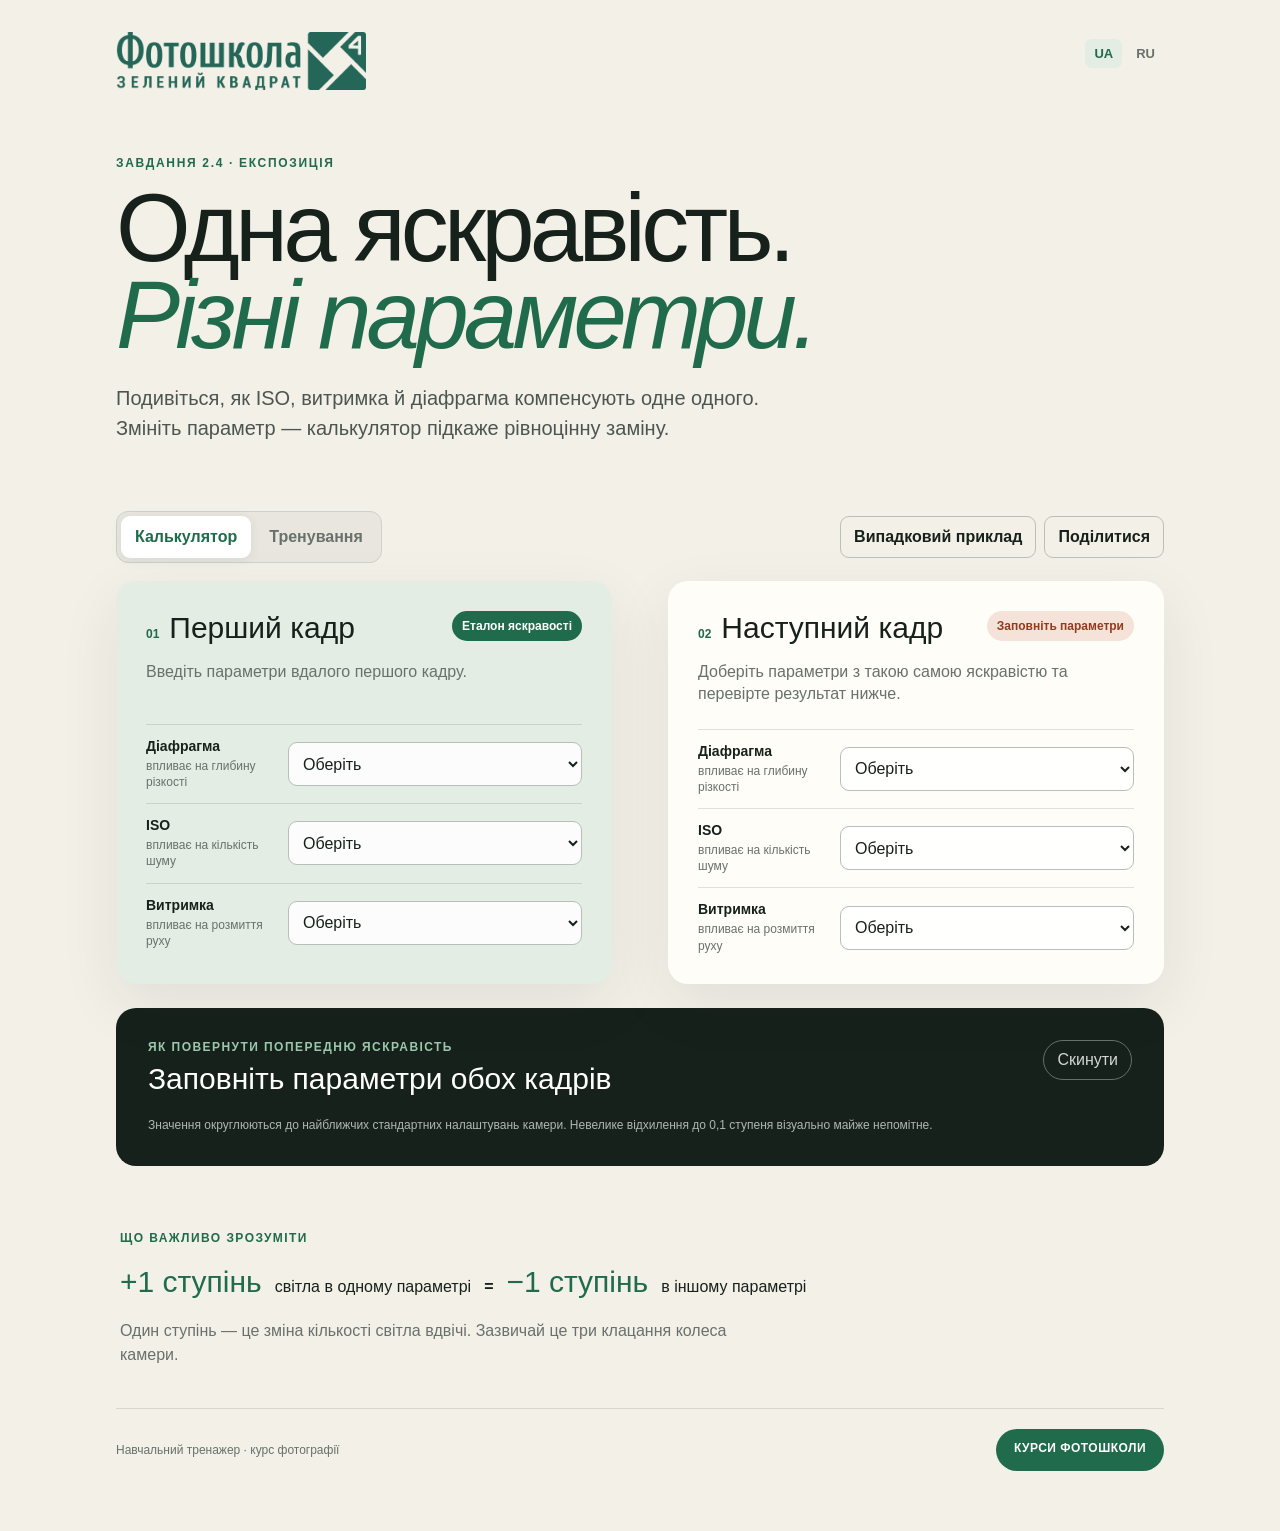
==== uk/index.html @ 0481c281 "Initial commit" ====
<!doctype html>
<html lang="uk">
  <head>
    <meta charset="utf-8" />
    <meta name="viewport" content="width=device-width, initial-scale=1" />
    <title>Тренажер експозиції: діафрагма, ISO та витримка</title>
    <meta
      name="description"
      content="Інтерактивний тренажер експозиції: доберіть рівноцінні поєднання діафрагми, ISO та витримки з однаковою яскравістю."
    />
    <meta name="robots" content="index,follow" />
    <link rel="canonical" href="https://green4.photo/exposure-triangle-trainer/uk/" />
    <link rel="alternate" hreflang="ru" href="https://green4.photo/exposure-triangle-trainer/" />
    <link rel="alternate" hreflang="uk" href="https://green4.photo/exposure-triangle-trainer/uk/" />
    <link rel="alternate" hreflang="x-default" href="https://green4.photo/exposure-triangle-trainer/" />
    <link rel="icon" href="../assets/images/logo.png" type="image/png" />
    <link rel="stylesheet" href="../assets/css/style.css" />

    <meta property="og:type" content="website" />
    <meta property="og:title" content="Тренажер експозиції: діафрагма, ISO та витримка" />
    <meta property="og:description" content="Доберіть рівноцінні поєднання діафрагми, ISO та витримки з однаковою яскравістю." />
    <meta property="og:url" content="https://green4.photo/exposure-triangle-trainer/uk/" />
    <meta property="og:image" content="https://green4.photo/exposure-triangle-trainer/assets/images/logo.png" />
    <meta property="og:image:width" content="1200" />
    <meta property="og:image:height" content="279" />
    <meta property="og:image:alt" content="Фотошкола «Зелений квадрат»" />
    <meta property="og:locale" content="uk_UA" />
    <meta property="og:locale:alternate" content="ru_UA" />
    <meta property="og:site_name" content="Фотошкола «Зелений квадрат»" />
    <meta name="twitter:card" content="summary" />
    <meta name="twitter:title" content="Тренажер експозиції: діафрагма, ISO та витримка" />
    <meta name="twitter:description" content="Доберіть рівноцінні поєднання діафрагми, ISO та витримки з однаковою яскравістю." />
    <meta name="twitter:image" content="https://green4.photo/exposure-triangle-trainer/assets/images/logo.png" />

    <script type="application/ld+json">
      {
        "@context": "https://schema.org",
        "@type": "WebApplication",
        "name": "Тренажер експозиції: діафрагма, ISO та витримка",
        "description": "Інтерактивний тренажер експозиції: доберіть рівноцінні поєднання діафрагми, ISO та витримки з однаковою яскравістю.",
        "url": "https://green4.photo/exposure-triangle-trainer/uk/",
        "image": "https://green4.photo/exposure-triangle-trainer/assets/images/logo.png",
        "applicationCategory": "EducationalApplication",
        "browserRequirements": "Requires JavaScript",
        "operatingSystem": "Any",
        "inLanguage": "uk",
        "isAccessibleForFree": true
      }
    </script>
  </head>
  <body>
    <noscript>
      <p class="noscript">Для роботи тренажера потрібен JavaScript. Увімкніть його в налаштуваннях браузера та перезавантажте сторінку.</p>
    </noscript>
    <main>
      <header class="hero">
        <div class="topbar">
          <a class="brand" href="https://green4.photo/uk/" aria-label="Фотошкола «Зелений квадрат»">
            <img
              src="../assets/images/logo.png"
              width="1200"
              height="279"
              alt="Фотошкола «Зелений квадрат»"
            />
          </a>
          <nav class="languages" aria-label="Вибір мови">
            <a class="active" href="./" hreflang="uk" lang="uk" aria-current="page">UA</a>
            <a href="../" hreflang="ru" lang="ru">RU</a>
          </nav>
        </div>
        <div class="eyebrow">Завдання 2.4 · Експозиція</div>
        <h1>Одна яскравість.<br /><em>Різні параметри.</em></h1>
        <p class="lead">
          Подивіться, як ISO, витримка й діафрагма компенсують одне одного.
          Змініть параметр — калькулятор підкаже рівноцінну заміну.
        </p>
      </header>

      <section class="tool-panel" aria-label="Режим і дії">
        <div class="mode-switch" role="group" aria-label="Режим роботи">
          <button class="mode-button" id="mode-calculator" type="button" aria-pressed="true">Калькулятор</button>
          <button class="mode-button" id="mode-training" type="button" aria-pressed="false">Тренування</button>
        </div>
        <div class="utility-actions">
          <button class="utility-button" id="random" type="button">Випадковий приклад</button>
          <div class="share-wrap">
            <button class="utility-button" id="share" type="button">Поділитися</button>
            <span class="share-status" id="share-status" role="status" hidden></span>
          </div>
        </div>
      </section>

      <section class="training-brief" id="training-brief" aria-labelledby="training-title" hidden>
        <div>
          <strong id="training-title">Завдання</strong>
          <p id="training-instruction"></p>
        </div>
        <div class="score" aria-label="Результат тренування">
          <span><strong id="score-total">0</strong><small>розв’язано</small></span>
          <span><strong id="score-streak">0</strong><small>серія</small></span>
        </div>
      </section>

      <section class="workspace" aria-label="Порівняння параметрів двох кадрів">
        <article class="card ref" aria-labelledby="reference-title">
          <div class="head">
            <div><span class="num">01</span><h2 id="reference-title">Перший кадр</h2></div>
            <span class="status refstatus">Еталон яскравості</span>
          </div>
          <p id="reference-description">Введіть параметри вдалого першого кадру.</p>
          <div class="fields" id="ref"></div>
        </article>
        <div class="bridge" aria-hidden="true"></div>
        <article class="card" aria-labelledby="next-title">
          <div class="head">
            <div><span class="num">02</span><h2 id="next-title">Наступний кадр</h2></div>
            <span class="status" id="status" aria-live="polite"></span>
          </div>
          <p id="next-description">Доберіть параметри з такою самою яскравістю та перевірте результат нижче.</p>
          <div class="fields" id="next"></div>
        </article>
      </section>

      <section class="answer" aria-labelledby="title">
        <div class="answer-top">
          <div>
            <span class="kicker" id="answer-kicker">Як повернути попередню яскравість</span>
            <h2 id="title"></h2>
          </div>
          <div class="answer-actions">
            <button class="primary-button" id="check" type="button" hidden>Перевірити</button>
            <button class="reset" id="reset" type="button">Скинути</button>
          </div>
        </div>
        <div id="result" aria-live="polite"></div>
        <p class="note" id="answer-note">
          Значення округлюються до найближчих стандартних налаштувань камери.
          Невелике відхилення до 0,1 ступеня візуально майже непомітне.
        </p>
      </section>

      <section class="lesson" aria-labelledby="lesson-title">
        <span class="kicker green" id="lesson-title">Що важливо зрозуміти</span>
        <div class="equation">
          <strong>+1 ступінь</strong><span>світла в одному параметрі</span><b>=</b>
          <strong>−1 ступінь</strong><span>в іншому параметрі</span>
        </div>
        <p>Один ступінь — це зміна кількості світла вдвічі. Зазвичай це три клацання колеса камери.</p>
      </section>

      <footer>
        <span>Навчальний тренажер · курс фотографії</span>
        <a class="courses" href="https://green4.photo/uk/online/">КУРСИ ФОТОШКОЛИ</a>
      </footer>
    </main>
    <script src="../assets/js/trainer.js" defer></script>
  </body>
</html>
---- assets/css/style.css ----
:root {
  --ink: #17211b;
  --muted: #68716b;
  --paper: #f3f0e8;
  --card: #fffdf8;
  --green: #1f6b4b;
  --green-dark: #18563c;
  --orange: #d96f3d;
  --focus: #f2a65a;
}

* {
  box-sizing: border-box;
}

[hidden] {
  display: none !important;
}

html {
  scroll-behavior: smooth;
}

body {
  margin: 0;
  background: var(--paper);
  color: var(--ink);
  font-family: Arial, Helvetica, sans-serif;
}

button,
select {
  font: inherit;
}

button,
a,
select {
  -webkit-tap-highlight-color: transparent;
}

main {
  max-width: 1120px;
  margin: auto;
  padding: 32px 36px 60px;
}

.topbar {
  display: flex;
  align-items: flex-start;
  justify-content: space-between;
  gap: 24px;
}

.brand {
  display: inline-block;
  width: min(250px, 55vw);
  text-decoration: none;
}

.brand img {
  display: block;
  width: 100%;
  height: auto;
}

.languages {
  display: flex;
  align-items: center;
  gap: 5px;
  margin-top: 7px;
}

.languages a {
  padding: 7px 9px;
  border-radius: 7px;
  color: var(--muted);
  font-size: 13px;
  font-weight: 700;
  text-decoration: none;
}

.languages a.active {
  background: #e3ede4;
  color: var(--green);
}

.languages a:hover {
  color: var(--green);
  text-decoration: underline;
  text-decoration-thickness: 2px;
  text-underline-offset: 5px;
}

.hero {
  padding: 0 0 48px;
}

.eyebrow {
  margin-top: 66px;
  color: var(--green);
  font-size: 12px;
  font-weight: 700;
  letter-spacing: 0.14em;
  text-transform: uppercase;
}

h1 {
  margin: 15px 0 25px;
  font-size: clamp(52px, 8vw, 96px);
  font-weight: 400;
  line-height: 0.9;
  letter-spacing: -0.05em;
}

h1 em {
  color: var(--green);
  font-weight: 400;
}

.lead {
  max-width: 670px;
  color: #4c5650;
  font-size: 20px;
  line-height: 1.5;
}

.tool-panel {
  display: flex;
  align-items: center;
  justify-content: space-between;
  gap: 20px;
  margin-bottom: 18px;
}

.mode-switch {
  display: inline-flex;
  gap: 4px;
  padding: 4px;
  border: 1px solid #ccd1cc;
  border-radius: 12px;
  background: #e8e6df;
}

.mode-button,
.utility-button,
.primary-button {
  min-height: 42px;
  border-radius: 9px;
  font-weight: 700;
  cursor: pointer;
}

.mode-button {
  padding: 9px 14px;
  border: 0;
  background: transparent;
  color: var(--muted);
}

.mode-button[aria-pressed="true"] {
  background: #fff;
  color: var(--green);
  box-shadow: 0 2px 12px #17211b12;
}

.utility-actions,
.answer-actions {
  display: flex;
  align-items: center;
  gap: 8px;
}

.utility-button {
  padding: 9px 13px;
  border: 1px solid #b9c0ba;
  background: transparent;
  color: var(--ink);
}

.utility-button:hover {
  border-color: var(--green);
  color: var(--green);
}

.share-wrap {
  position: relative;
}

.share-status {
  position: absolute;
  right: 0;
  bottom: calc(100% + 7px);
  width: max-content;
  max-width: 240px;
  padding: 7px 9px;
  border-radius: 7px;
  background: var(--ink);
  color: #fff;
  font-size: 12px;
}

.training-brief {
  display: grid;
  grid-template-columns: 1fr auto;
  gap: 18px;
  margin-bottom: 18px;
  padding: 18px 20px;
  border: 1px solid #b9d0c0;
  border-radius: 14px;
  background: #e3ede4;
}

.training-brief p {
  margin: 5px 0 0;
  color: #3f5146;
  line-height: 1.45;
}

.score {
  display: flex;
  align-items: center;
  gap: 16px;
  color: var(--green);
  white-space: nowrap;
}

.score span {
  display: grid;
  gap: 2px;
  text-align: center;
}

.score strong {
  font-size: 22px;
}

.score small {
  color: var(--muted);
  font-size: 11px;
}

.workspace {
  display: grid;
  grid-template-columns: 1fr 56px 1fr;
}

.card {
  padding: 30px;
  border-radius: 20px;
  background: var(--card);
  box-shadow: 0 20px 60px #202a2415;
}

.card.ref {
  background: #e3ede4;
}

.head {
  display: flex;
  align-items: flex-start;
  justify-content: space-between;
  gap: 12px;
}

.head > div {
  display: flex;
  align-items: baseline;
  gap: 10px;
}

.num {
  color: var(--green);
  font-size: 12px;
  font-weight: 700;
}

.head h2,
.answer h2 {
  margin: 0;
  font-size: 30px;
  font-weight: 400;
}

.status {
  padding: 8px 10px;
  border-radius: 99px;
  background: #f5e3da;
  color: #913c1c;
  font-size: 12px;
  font-weight: 700;
  white-space: nowrap;
}

.status.ok,
.refstatus {
  background: var(--green);
  color: #fff;
}

.card > p {
  min-height: 40px;
  color: var(--muted);
  line-height: 1.4;
}

.fields {
  display: grid;
  gap: 13px;
  margin-top: 23px;
}

.field {
  display: grid;
  grid-template-columns: 130px 1fr;
  align-items: center;
  gap: 4px 12px;
  padding-top: 13px;
  border-top: 1px solid #17211b20;
}

.field b {
  font-size: 14px;
}

.field small {
  color: var(--muted);
  font-size: 12px;
  line-height: 1.35;
}

.field select {
  grid-row: span 2;
  min-height: 44px;
  padding: 10px;
  border: 1px solid #b8beb9;
  border-radius: 9px;
  background: #ffffffd9;
  color: var(--ink);
}

.field select:disabled {
  border-color: transparent;
  background: #dbe5dc;
  color: #35463b;
  opacity: 1;
  cursor: not-allowed;
}

.field.is-target b::after {
  content: " •";
  color: var(--orange);
}

.bridge {
  display: grid;
  place-items: center;
  color: var(--muted);
  font-size: 9px;
  letter-spacing: 0.1em;
  text-transform: uppercase;
}

.answer {
  margin-top: 24px;
  padding: 32px;
  border-radius: 20px;
  background: var(--ink);
  color: #fff;
}

.answer-top {
  display: flex;
  align-items: flex-start;
  justify-content: space-between;
  gap: 20px;
}

.kicker {
  display: block;
  margin-bottom: 8px;
  color: #9bc8ab;
  font-size: 12px;
  font-weight: 700;
  letter-spacing: 0.12em;
  text-transform: uppercase;
}

.kicker.green {
  color: var(--green);
}

.reset {
  min-height: 40px;
  padding: 8px 13px;
  border: 1px solid #657069;
  border-radius: 99px;
  background: transparent;
  color: #d2d8d3;
  cursor: pointer;
}

.reset:hover {
  border-color: #9bc8ab;
  color: #fff;
}

.primary-button {
  padding: 9px 15px;
  border: 1px solid #a9d4b7;
  background: #a9d4b7;
  color: #173821;
}

.primary-button:hover {
  background: #c0e1ca;
}

.hint-button {
  margin-top: 16px;
}

.training-feedback {
  margin-top: 22px;
  padding: 17px;
  border: 1px solid #465248;
  border-radius: 14px;
  background: #263129;
  color: #dbe3dd;
  line-height: 1.5;
}

.training-feedback strong {
  display: block;
  margin-bottom: 4px;
  color: #fff;
}

.suggestions {
  display: grid;
  grid-template-columns: repeat(3, 1fr);
  gap: 12px;
  margin-top: 24px;
}

.suggestion {
  padding: 17px;
  border: 1px solid #465248;
  border-radius: 14px;
  background: #263129;
  color: #fff;
  text-align: left;
  cursor: pointer;
}

.suggestion:hover {
  border-color: #9bc8ab;
}

.suggestion small {
  display: block;
  min-height: 31px;
  color: #bec6c0;
  font-size: 12px;
  line-height: 1.35;
}

.suggestion strong {
  display: block;
  margin: 12px 0;
  font-size: 27px;
  font-weight: 400;
}

.suggestion span {
  color: #a9d4b7;
  font-size: 12px;
}

.success {
  display: flex;
  align-items: center;
  gap: 15px;
  margin-top: 24px;
  padding: 18px;
  border: 1px solid #4a7056;
  border-radius: 14px;
  background: #263d2f;
}

.success i {
  display: grid;
  flex: 0 0 40px;
  place-items: center;
  width: 40px;
  height: 40px;
  border-radius: 50%;
  background: #a9d4b7;
  color: #173821;
  font-size: 21px;
  font-style: normal;
}

.success p {
  margin: 4px 0;
  color: #cbd3cd;
}

.note {
  margin: 20px 0 0;
  color: #aeb7b0;
  font-size: 12px;
  line-height: 1.5;
}

.lesson {
  padding: 65px 4px 25px;
}

.equation {
  display: flex;
  flex-wrap: wrap;
  align-items: baseline;
  gap: 13px;
  margin: 20px 0;
}

.equation strong {
  color: var(--green);
  font-size: 30px;
  font-weight: 400;
}

.lesson p {
  max-width: 650px;
  color: var(--muted);
  line-height: 1.5;
}

footer {
  display: flex;
  align-items: center;
  justify-content: space-between;
  gap: 20px;
  padding-top: 20px;
  border-top: 1px solid #d8d7cf;
  color: var(--muted);
  font-size: 12px;
}

.courses {
  display: inline-block;
  min-height: 42px;
  padding: 12px 18px;
  border-radius: 99px;
  background: var(--green);
  color: #fff;
  font-size: 12px;
  font-weight: 700;
  letter-spacing: 0.04em;
  text-decoration: none;
}

.courses:hover {
  background: var(--green-dark);
}

:where(a, button, select):focus-visible {
  outline: 3px solid var(--focus);
  outline-offset: 3px;
}

.noscript {
  max-width: 700px;
  margin: 20px auto;
  padding: 16px 20px;
  border: 1px solid #c77a54;
  border-radius: 12px;
  background: #fff4ed;
  color: #6f2e12;
  line-height: 1.5;
}

@media (max-width: 800px) {
  main {
    padding: 24px 18px 42px;
  }

  .workspace {
    grid-template-columns: 1fr;
    gap: 14px;
  }

  .bridge {
    height: 12px;
  }

  .suggestions {
    grid-template-columns: 1fr;
  }

  .suggestion small {
    min-height: 0;
  }

  .card,
  .answer {
    padding: 24px;
  }

  .tool-panel {
    align-items: stretch;
    flex-direction: column;
  }

  .mode-switch {
    display: grid;
    grid-template-columns: 1fr 1fr;
  }

  .utility-actions {
    justify-content: flex-end;
  }
}

@media (max-width: 470px) {
  .topbar {
    align-items: center;
  }

  .brand {
    width: min(200px, 58vw);
  }

  .languages {
    margin-top: 0;
  }

  .hero {
    padding-bottom: 36px;
  }

  .eyebrow {
    margin-top: 48px;
  }

  h1 {
    font-size: 48px;
  }

  .head {
    display: block;
  }

  .status {
    display: inline-block;
    margin-top: 12px;
    white-space: normal;
  }

  .field {
    grid-template-columns: 1fr;
  }

  .field select {
    grid-row: auto;
  }

  .answer-top {
    align-items: flex-start;
    flex-direction: column;
  }

  .answer-top h2 {
    font-size: 25px;
  }

  .answer-actions {
    width: 100%;
  }

  .answer-actions > button {
    flex: 1;
  }

  .training-brief {
    grid-template-columns: 1fr;
  }

  .score {
    justify-content: flex-start;
  }

  .utility-actions {
    display: grid;
    grid-template-columns: 1fr 1fr;
  }

  footer {
    align-items: flex-start;
    flex-direction: column;
  }

  .courses {
    width: 100%;
    text-align: center;
  }
}

@media (prefers-reduced-motion: reduce) {
  html {
    scroll-behavior: auto;
  }
}
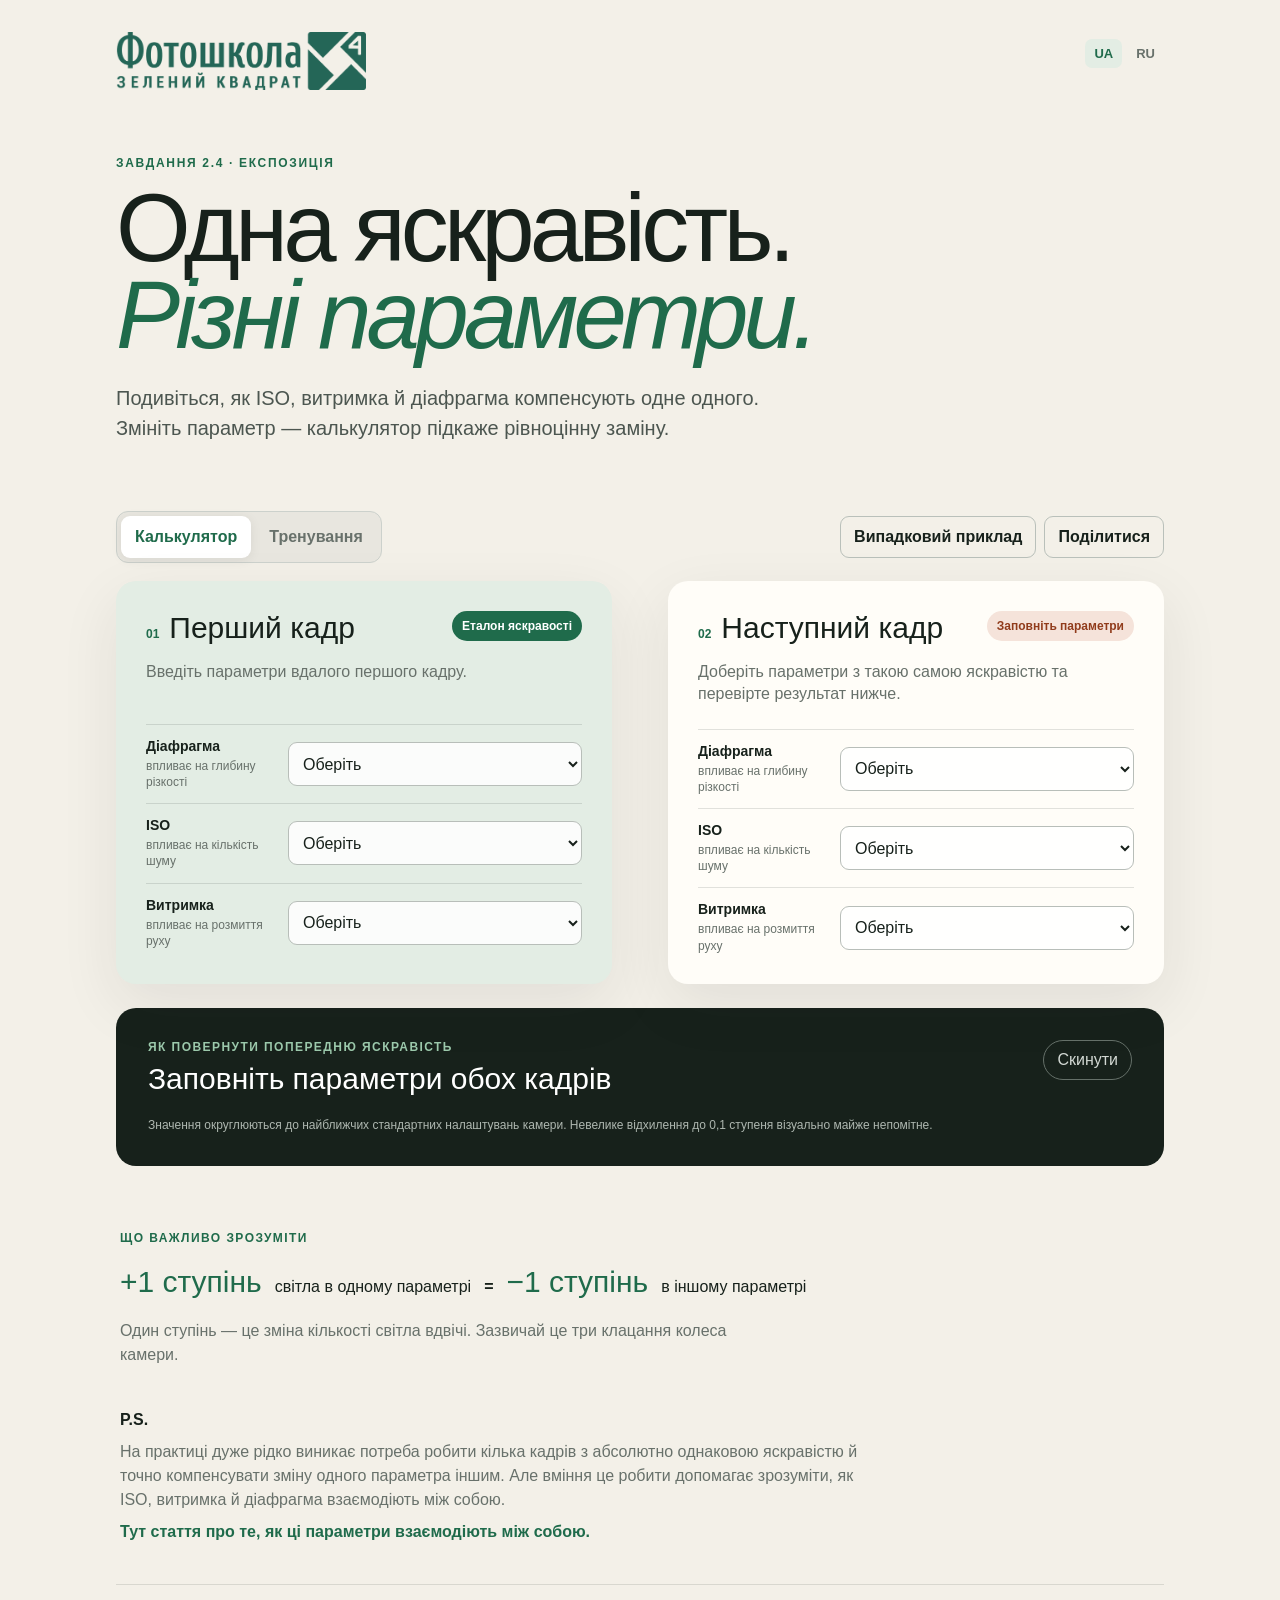
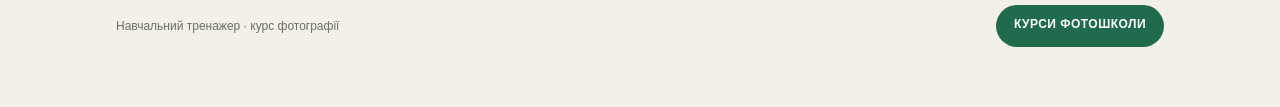
==== commit 42b434bf: "feat: add localized postscript with animated article link" ====
--- a/uk/index.html
+++ b/uk/index.html
@@ -148,6 +148,18 @@
         <p>Один ступінь — це зміна кількості світла вдвічі. Зазвичай це три клацання колеса камери.</p>
       </section>
 
+      <section class="postscript" aria-labelledby="postscript-title">
+        <h2 id="postscript-title">P.S.</h2>
+        <p>
+          На практиці дуже рідко виникає потреба робити кілька кадрів з абсолютно однаковою яскравістю й точно
+          компенсувати зміну одного параметра іншим. Але вміння це робити допомагає зрозуміти, як ISO, витримка й
+          діафрагма взаємодіють між собою.
+        </p>
+        <p>
+          <a href="https://green4.photo/uk/foto-oborudovanie/kak-nastroit-diafragmu-vyderzhku-iso/">Тут стаття про те, як ці параметри взаємодіють між собою.</a>
+        </p>
+      </section>
+
       <footer>
         <span>Навчальний тренажер · курс фотографії</span>
         <a class="courses" href="https://green4.photo/uk/online/">КУРСИ ФОТОШКОЛИ</a>
--- a/assets/css/style.css
+++ b/assets/css/style.css
@@ -418,6 +418,11 @@
 
 .hint-button {
   margin-top: 16px;
+}
+
+.training-feedback .hint-button {
+  margin-left: 8px;
+  color: #dbe3dd;
 }
 
 .training-feedback {
@@ -537,6 +542,39 @@
   line-height: 1.5;
 }
 
+.postscript {
+  max-width: 760px;
+  padding: 0 4px 32px;
+  color: var(--muted);
+  line-height: 1.5;
+}
+
+.postscript h2 {
+  margin: 0 0 8px;
+  color: var(--ink);
+  font-size: 16px;
+}
+
+.postscript p {
+  margin: 0 0 8px;
+}
+
+.postscript a {
+  background-image: linear-gradient(currentColor, currentColor);
+  background-position: left bottom;
+  background-repeat: no-repeat;
+  background-size: 0 1px;
+  color: var(--green);
+  font-weight: 700;
+  text-decoration: none;
+  transition: background-size 200ms ease;
+}
+
+.postscript a:hover,
+.postscript a:focus-visible {
+  background-size: 100% 1px;
+}
+
 footer {
   display: flex;
   align-items: center;
@@ -711,4 +749,8 @@
   html {
     scroll-behavior: auto;
   }
-}
+
+  .postscript a {
+    transition: none;
+  }
+}
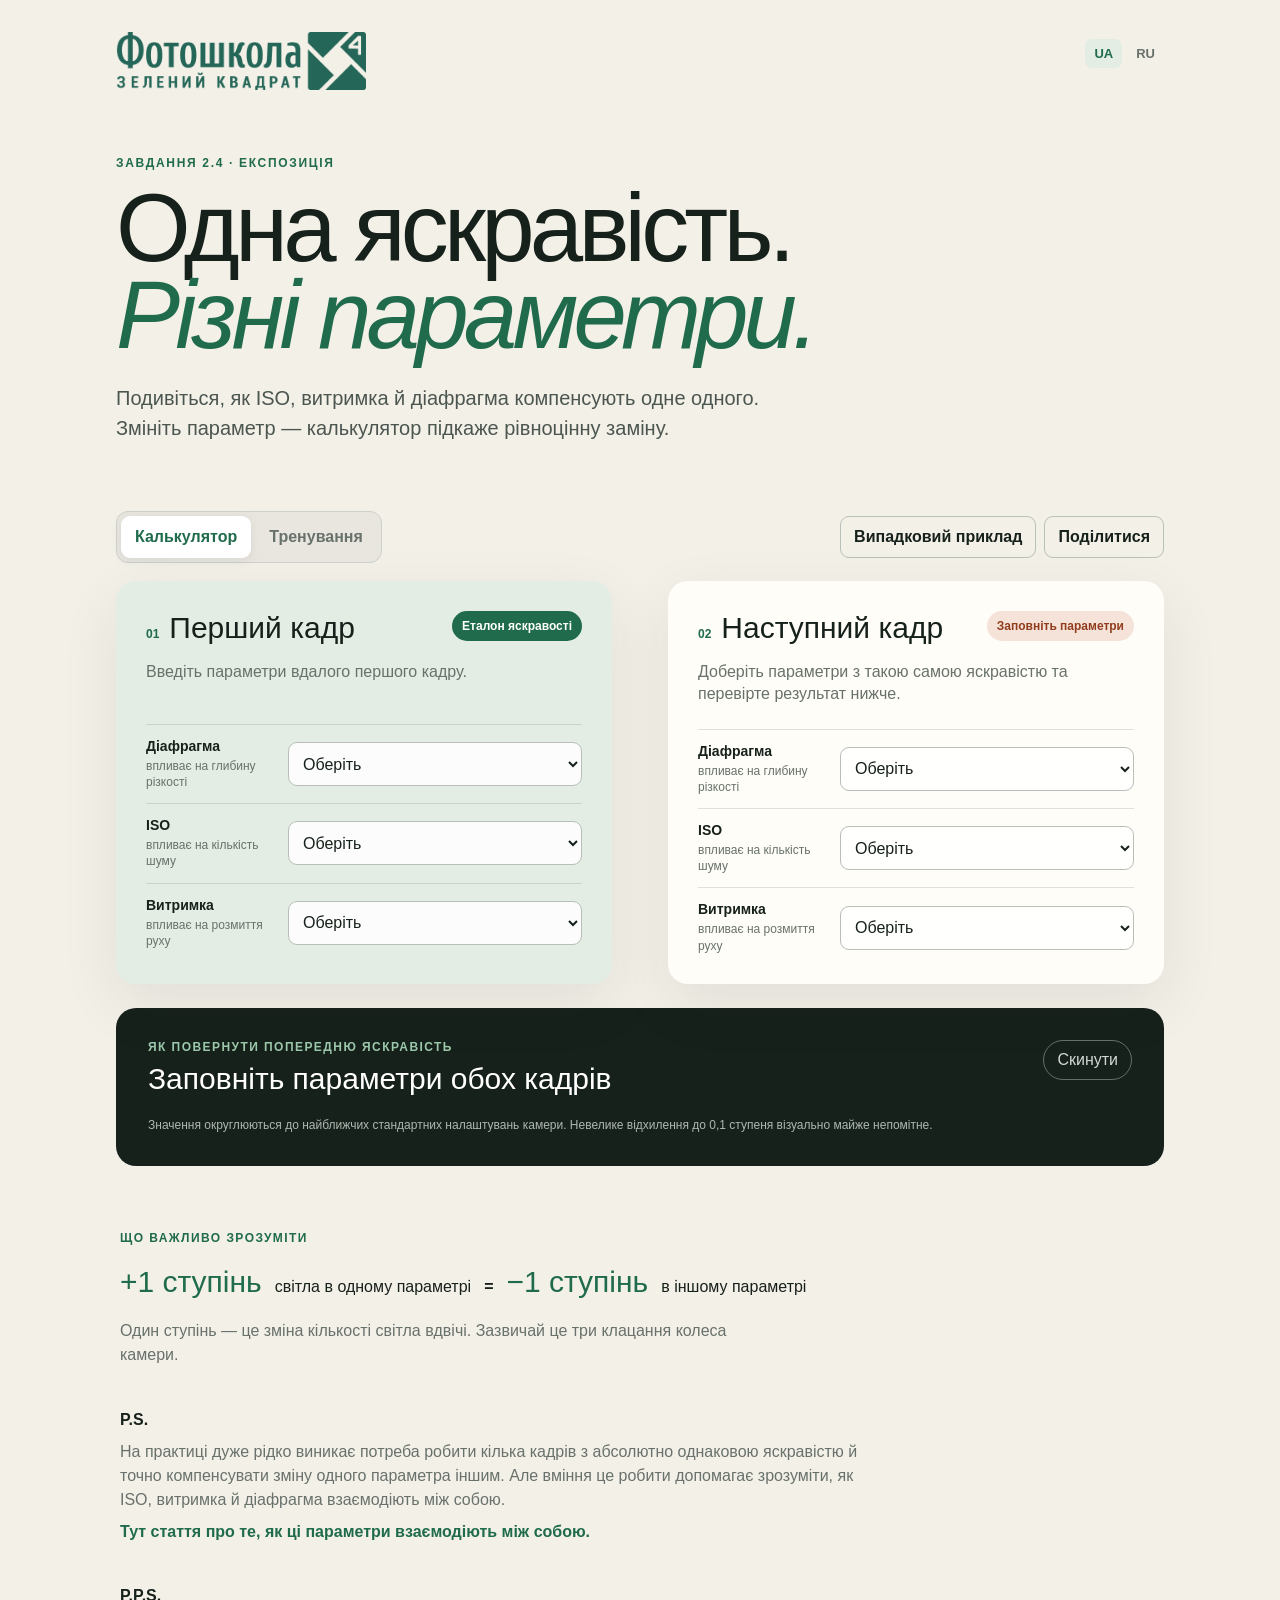
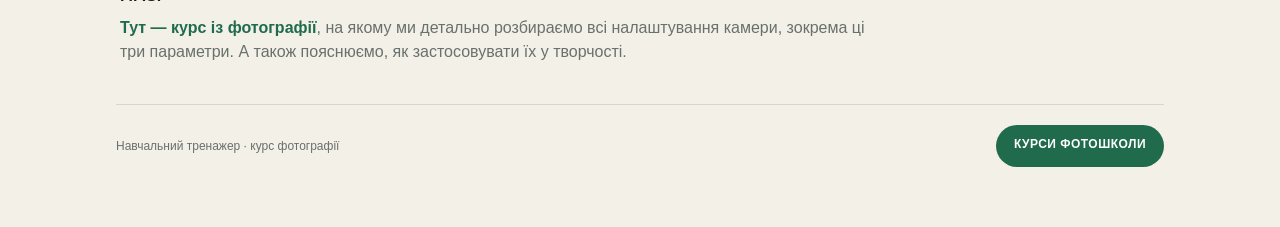
==== commit 8c479430: "Add P.P.S. course links to RU and UA pages" ====
--- a/uk/index.html
+++ b/uk/index.html
@@ -13,7 +13,9 @@
     <link rel="alternate" hreflang="ru" href="https://green4.photo/exposure-triangle-trainer/" />
     <link rel="alternate" hreflang="uk" href="https://green4.photo/exposure-triangle-trainer/uk/" />
     <link rel="alternate" hreflang="x-default" href="https://green4.photo/exposure-triangle-trainer/" />
-    <link rel="icon" href="../assets/images/logo.png" type="image/png" />
+    <link rel="icon" href="../assets/images/favicon-32.jpg" type="image/jpeg" sizes="32x32" />
+    <link rel="icon" href="../assets/images/favicon-192.jpg" type="image/jpeg" sizes="192x192" />
+    <link rel="apple-touch-icon" href="../assets/images/apple-touch-icon.jpg" sizes="180x180" />
     <link rel="stylesheet" href="../assets/css/style.css" />
 
     <meta property="og:type" content="website" />
@@ -160,6 +162,15 @@
         </p>
       </section>
 
+      <section class="postscript" aria-labelledby="post-postscript-title">
+        <h2 id="post-postscript-title">P.P.S.</h2>
+        <p>
+          <a href="https://green4.photo/uk/photo_courses/start_online/">Тут — курс із фотографії</a>, на якому ми
+          детально розбираємо всі налаштування камери, зокрема ці три параметри. А також пояснюємо, як застосовувати їх
+          у творчості.
+        </p>
+      </section>
+
       <footer>
         <span>Навчальний тренажер · курс фотографії</span>
         <a class="courses" href="https://green4.photo/uk/online/">КУРСИ ФОТОШКОЛИ</a>
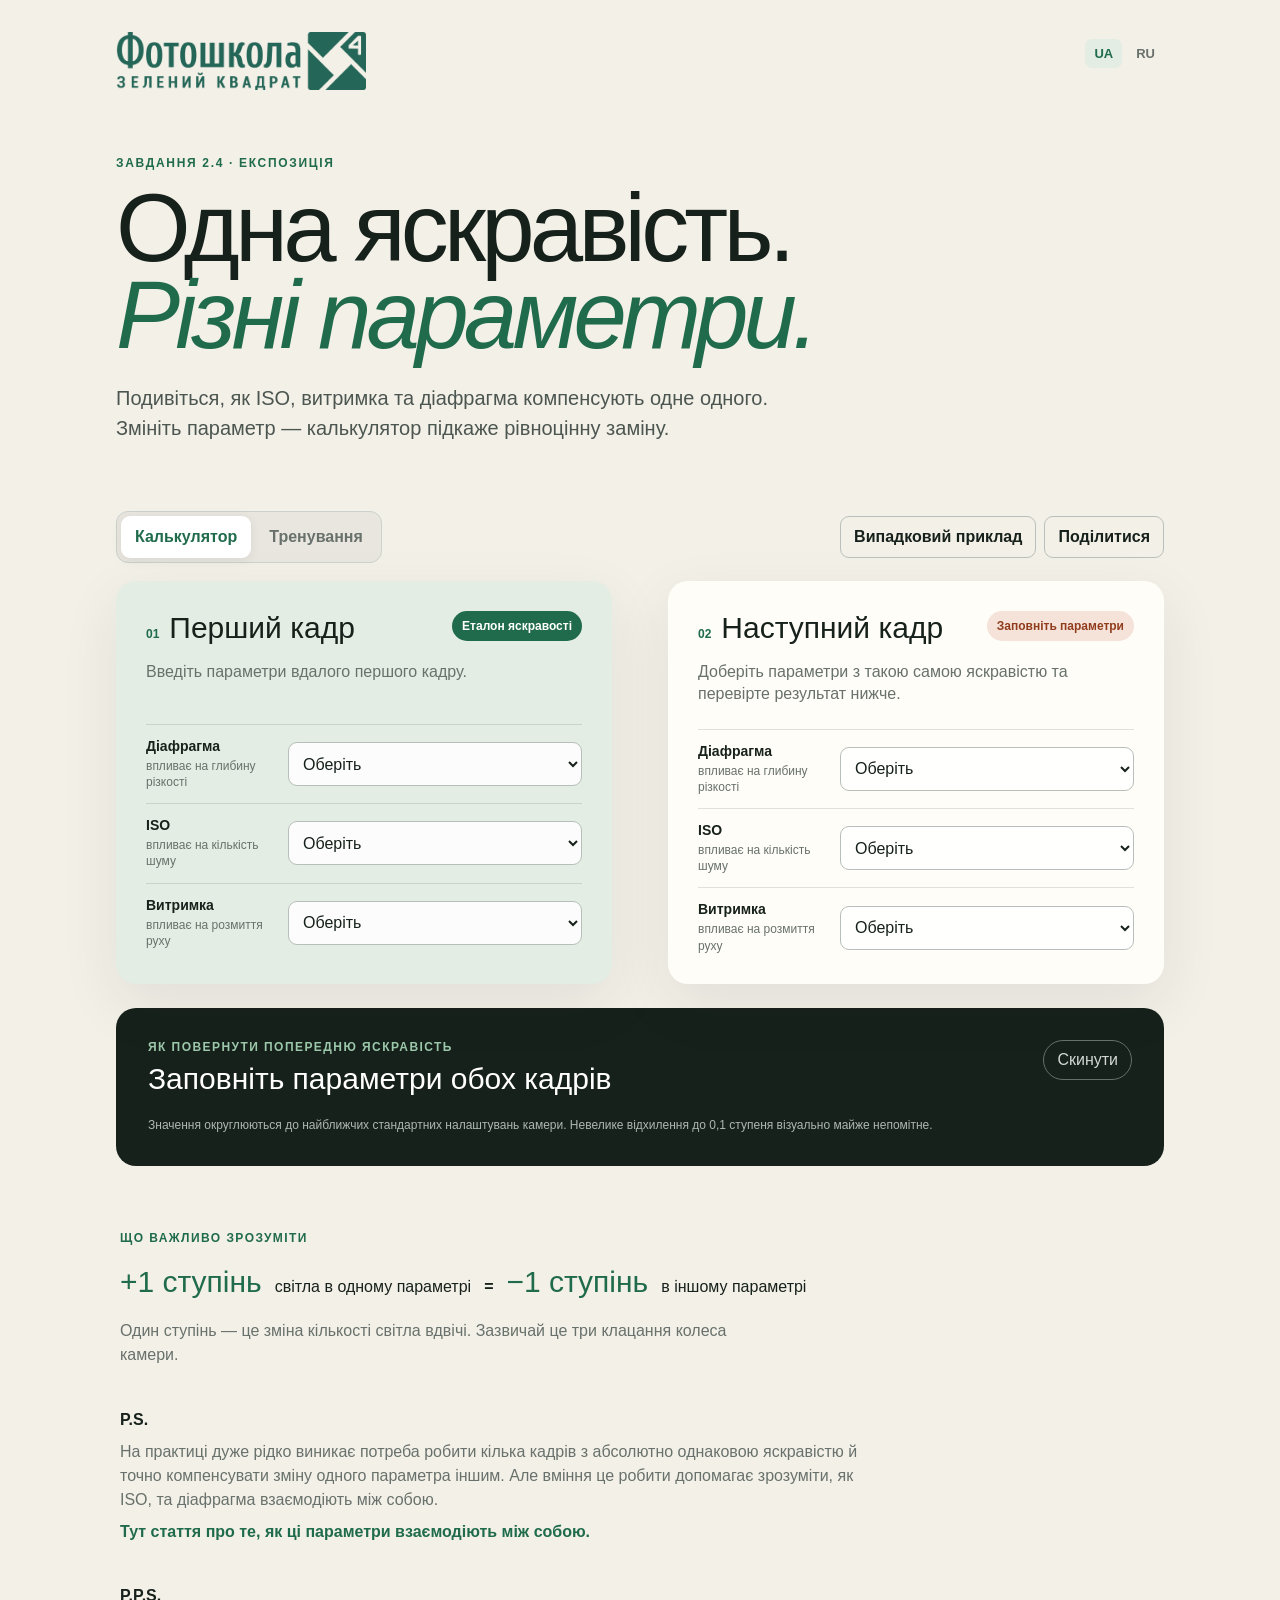
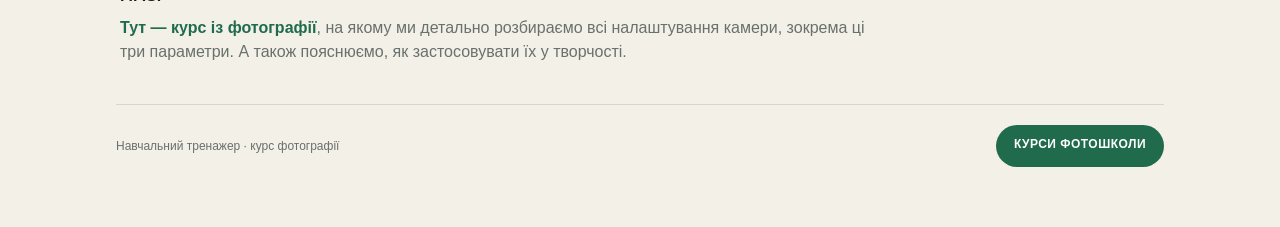
==== commit 22d26dba: "correction of typos" ====
--- a/uk/index.html
+++ b/uk/index.html
@@ -9,20 +9,61 @@
       content="Інтерактивний тренажер експозиції: доберіть рівноцінні поєднання діафрагми, ISO та витримки з однаковою яскравістю."
     />
     <meta name="robots" content="index,follow" />
-    <link rel="canonical" href="https://green4.photo/exposure-triangle-trainer/uk/" />
-    <link rel="alternate" hreflang="ru" href="https://green4.photo/exposure-triangle-trainer/" />
-    <link rel="alternate" hreflang="uk" href="https://green4.photo/exposure-triangle-trainer/uk/" />
-    <link rel="alternate" hreflang="x-default" href="https://green4.photo/exposure-triangle-trainer/" />
-    <link rel="icon" href="../assets/images/favicon-32.jpg" type="image/jpeg" sizes="32x32" />
-    <link rel="icon" href="../assets/images/favicon-192.jpg" type="image/jpeg" sizes="192x192" />
-    <link rel="apple-touch-icon" href="../assets/images/apple-touch-icon.jpg" sizes="180x180" />
+    <link
+      rel="canonical"
+      href="https://green4.photo/exposure-triangle-trainer/uk/"
+    />
+    <link
+      rel="alternate"
+      hreflang="ru"
+      href="https://green4.photo/exposure-triangle-trainer/"
+    />
+    <link
+      rel="alternate"
+      hreflang="uk"
+      href="https://green4.photo/exposure-triangle-trainer/uk/"
+    />
+    <link
+      rel="alternate"
+      hreflang="x-default"
+      href="https://green4.photo/exposure-triangle-trainer/"
+    />
+    <link
+      rel="icon"
+      href="../assets/images/favicon-32.jpg"
+      type="image/jpeg"
+      sizes="32x32"
+    />
+    <link
+      rel="icon"
+      href="../assets/images/favicon-192.jpg"
+      type="image/jpeg"
+      sizes="192x192"
+    />
+    <link
+      rel="apple-touch-icon"
+      href="../assets/images/apple-touch-icon.jpg"
+      sizes="180x180"
+    />
     <link rel="stylesheet" href="../assets/css/style.css" />
 
     <meta property="og:type" content="website" />
-    <meta property="og:title" content="Тренажер експозиції: діафрагма, ISO та витримка" />
-    <meta property="og:description" content="Доберіть рівноцінні поєднання діафрагми, ISO та витримки з однаковою яскравістю." />
-    <meta property="og:url" content="https://green4.photo/exposure-triangle-trainer/uk/" />
-    <meta property="og:image" content="https://green4.photo/exposure-triangle-trainer/assets/images/logo.png" />
+    <meta
+      property="og:title"
+      content="Тренажер експозиції: діафрагма, ISO та витримка"
+    />
+    <meta
+      property="og:description"
+      content="Доберіть рівноцінні поєднання діафрагми, ISO та витримки з однаковою яскравістю."
+    />
+    <meta
+      property="og:url"
+      content="https://green4.photo/exposure-triangle-trainer/uk/"
+    />
+    <meta
+      property="og:image"
+      content="https://green4.photo/exposure-triangle-trainer/assets/images/logo.png"
+    />
     <meta property="og:image:width" content="1200" />
     <meta property="og:image:height" content="279" />
     <meta property="og:image:alt" content="Фотошкола «Зелений квадрат»" />
@@ -30,9 +71,18 @@
     <meta property="og:locale:alternate" content="ru_UA" />
     <meta property="og:site_name" content="Фотошкола «Зелений квадрат»" />
     <meta name="twitter:card" content="summary" />
-    <meta name="twitter:title" content="Тренажер експозиції: діафрагма, ISO та витримка" />
-    <meta name="twitter:description" content="Доберіть рівноцінні поєднання діафрагми, ISO та витримки з однаковою яскравістю." />
-    <meta name="twitter:image" content="https://green4.photo/exposure-triangle-trainer/assets/images/logo.png" />
+    <meta
+      name="twitter:title"
+      content="Тренажер експозиції: діафрагма, ISO та витримка"
+    />
+    <meta
+      name="twitter:description"
+      content="Доберіть рівноцінні поєднання діафрагми, ISO та витримки з однаковою яскравістю."
+    />
+    <meta
+      name="twitter:image"
+      content="https://green4.photo/exposure-triangle-trainer/assets/images/logo.png"
+    />
 
     <script type="application/ld+json">
       {
@@ -52,12 +102,19 @@
   </head>
   <body>
     <noscript>
-      <p class="noscript">Для роботи тренажера потрібен JavaScript. Увімкніть його в налаштуваннях браузера та перезавантажте сторінку.</p>
+      <p class="noscript">
+        Для роботи тренажера потрібен JavaScript. Увімкніть його в налаштуваннях
+        браузера та перезавантажте сторінку.
+      </p>
     </noscript>
     <main>
       <header class="hero">
         <div class="topbar">
-          <a class="brand" href="https://green4.photo/uk/" aria-label="Фотошкола «Зелений квадрат»">
+          <a
+            class="brand"
+            href="https://green4.photo/uk/"
+            aria-label="Фотошкола «Зелений квадрат»"
+          >
             <img
               src="../assets/images/logo.png"
               width="1200"
@@ -66,39 +123,76 @@
             />
           </a>
           <nav class="languages" aria-label="Вибір мови">
-            <a class="active" href="./" hreflang="uk" lang="uk" aria-current="page">UA</a>
+            <a
+              class="active"
+              href="./"
+              hreflang="uk"
+              lang="uk"
+              aria-current="page"
+              >UA</a
+            >
             <a href="../" hreflang="ru" lang="ru">RU</a>
           </nav>
         </div>
         <div class="eyebrow">Завдання 2.4 · Експозиція</div>
         <h1>Одна яскравість.<br /><em>Різні параметри.</em></h1>
         <p class="lead">
-          Подивіться, як ISO, витримка й діафрагма компенсують одне одного.
+          Подивіться, як ISO, витримка та діафрагма компенсують одне одного.
           Змініть параметр — калькулятор підкаже рівноцінну заміну.
         </p>
       </header>
 
       <section class="tool-panel" aria-label="Режим і дії">
         <div class="mode-switch" role="group" aria-label="Режим роботи">
-          <button class="mode-button" id="mode-calculator" type="button" aria-pressed="true">Калькулятор</button>
-          <button class="mode-button" id="mode-training" type="button" aria-pressed="false">Тренування</button>
+          <button
+            class="mode-button"
+            id="mode-calculator"
+            type="button"
+            aria-pressed="true"
+          >
+            Калькулятор
+          </button>
+          <button
+            class="mode-button"
+            id="mode-training"
+            type="button"
+            aria-pressed="false"
+          >
+            Тренування
+          </button>
         </div>
         <div class="utility-actions">
-          <button class="utility-button" id="random" type="button">Випадковий приклад</button>
+          <button class="utility-button" id="random" type="button">
+            Випадковий приклад
+          </button>
           <div class="share-wrap">
-            <button class="utility-button" id="share" type="button">Поділитися</button>
-            <span class="share-status" id="share-status" role="status" hidden></span>
-          </div>
-        </div>
-      </section>
-
-      <section class="training-brief" id="training-brief" aria-labelledby="training-title" hidden>
+            <button class="utility-button" id="share" type="button">
+              Поділитися
+            </button>
+            <span
+              class="share-status"
+              id="share-status"
+              role="status"
+              hidden
+            ></span>
+          </div>
+        </div>
+      </section>
+
+      <section
+        class="training-brief"
+        id="training-brief"
+        aria-labelledby="training-title"
+        hidden
+      >
         <div>
           <strong id="training-title">Завдання</strong>
           <p id="training-instruction"></p>
         </div>
         <div class="score" aria-label="Результат тренування">
-          <span><strong id="score-total">0</strong><small>розв’язано</small></span>
+          <span
+            ><strong id="score-total">0</strong><small>розв’язано</small></span
+          >
           <span><strong id="score-streak">0</strong><small>серія</small></span>
         </div>
       </section>
@@ -106,19 +200,30 @@
       <section class="workspace" aria-label="Порівняння параметрів двох кадрів">
         <article class="card ref" aria-labelledby="reference-title">
           <div class="head">
-            <div><span class="num">01</span><h2 id="reference-title">Перший кадр</h2></div>
+            <div>
+              <span class="num">01</span>
+              <h2 id="reference-title">Перший кадр</h2>
+            </div>
             <span class="status refstatus">Еталон яскравості</span>
           </div>
-          <p id="reference-description">Введіть параметри вдалого першого кадру.</p>
+          <p id="reference-description">
+            Введіть параметри вдалого першого кадру.
+          </p>
           <div class="fields" id="ref"></div>
         </article>
         <div class="bridge" aria-hidden="true"></div>
         <article class="card" aria-labelledby="next-title">
           <div class="head">
-            <div><span class="num">02</span><h2 id="next-title">Наступний кадр</h2></div>
+            <div>
+              <span class="num">02</span>
+              <h2 id="next-title">Наступний кадр</h2>
+            </div>
             <span class="status" id="status" aria-live="polite"></span>
           </div>
-          <p id="next-description">Доберіть параметри з такою самою яскравістю та перевірте результат нижче.</p>
+          <p id="next-description">
+            Доберіть параметри з такою самою яскравістю та перевірте результат
+            нижче.
+          </p>
           <div class="fields" id="next"></div>
         </article>
       </section>
@@ -126,11 +231,15 @@
       <section class="answer" aria-labelledby="title">
         <div class="answer-top">
           <div>
-            <span class="kicker" id="answer-kicker">Як повернути попередню яскравість</span>
+            <span class="kicker" id="answer-kicker"
+              >Як повернути попередню яскравість</span
+            >
             <h2 id="title"></h2>
           </div>
           <div class="answer-actions">
-            <button class="primary-button" id="check" type="button" hidden>Перевірити</button>
+            <button class="primary-button" id="check" type="button" hidden>
+              Перевірити
+            </button>
             <button class="reset" id="reset" type="button">Скинути</button>
           </div>
         </div>
@@ -144,36 +253,46 @@
       <section class="lesson" aria-labelledby="lesson-title">
         <span class="kicker green" id="lesson-title">Що важливо зрозуміти</span>
         <div class="equation">
-          <strong>+1 ступінь</strong><span>світла в одному параметрі</span><b>=</b>
-          <strong>−1 ступінь</strong><span>в іншому параметрі</span>
-        </div>
-        <p>Один ступінь — це зміна кількості світла вдвічі. Зазвичай це три клацання колеса камери.</p>
+          <strong>+1 ступінь</strong><span>світла в одному параметрі</span
+          ><b>=</b> <strong>−1 ступінь</strong><span>в іншому параметрі</span>
+        </div>
+        <p>
+          Один ступінь — це зміна кількості світла вдвічі. Зазвичай це три
+          клацання колеса камери.
+        </p>
       </section>
 
       <section class="postscript" aria-labelledby="postscript-title">
         <h2 id="postscript-title">P.S.</h2>
         <p>
-          На практиці дуже рідко виникає потреба робити кілька кадрів з абсолютно однаковою яскравістю й точно
-          компенсувати зміну одного параметра іншим. Але вміння це робити допомагає зрозуміти, як ISO, витримка й
+          На практиці дуже рідко виникає потреба робити кілька кадрів з
+          абсолютно однаковою яскравістю й точно компенсувати зміну одного
+          параметра іншим. Але вміння це робити допомагає зрозуміти, як ISO, та
           діафрагма взаємодіють між собою.
         </p>
         <p>
-          <a href="https://green4.photo/uk/foto-oborudovanie/kak-nastroit-diafragmu-vyderzhku-iso/">Тут стаття про те, як ці параметри взаємодіють між собою.</a>
+          <a
+            href="https://green4.photo/uk/foto-oborudovanie/kak-nastroit-diafragmu-vyderzhku-iso/"
+            >Тут стаття про те, як ці параметри взаємодіють між собою.</a
+          >
         </p>
       </section>
 
       <section class="postscript" aria-labelledby="post-postscript-title">
         <h2 id="post-postscript-title">P.P.S.</h2>
         <p>
-          <a href="https://green4.photo/uk/photo_courses/start_online/">Тут — курс із фотографії</a>, на якому ми
-          детально розбираємо всі налаштування камери, зокрема ці три параметри. А також пояснюємо, як застосовувати їх
-          у творчості.
+          <a href="https://green4.photo/uk/photo_courses/start_online/"
+            >Тут — курс із фотографії</a
+          >, на якому ми детально розбираємо всі налаштування камери, зокрема ці
+          три параметри. А також пояснюємо, як застосовувати їх у творчості.
         </p>
       </section>
 
       <footer>
         <span>Навчальний тренажер · курс фотографії</span>
-        <a class="courses" href="https://green4.photo/uk/online/">КУРСИ ФОТОШКОЛИ</a>
+        <a class="courses" href="https://green4.photo/uk/online/"
+          >КУРСИ ФОТОШКОЛИ</a
+        >
       </footer>
     </main>
     <script src="../assets/js/trainer.js" defer></script>
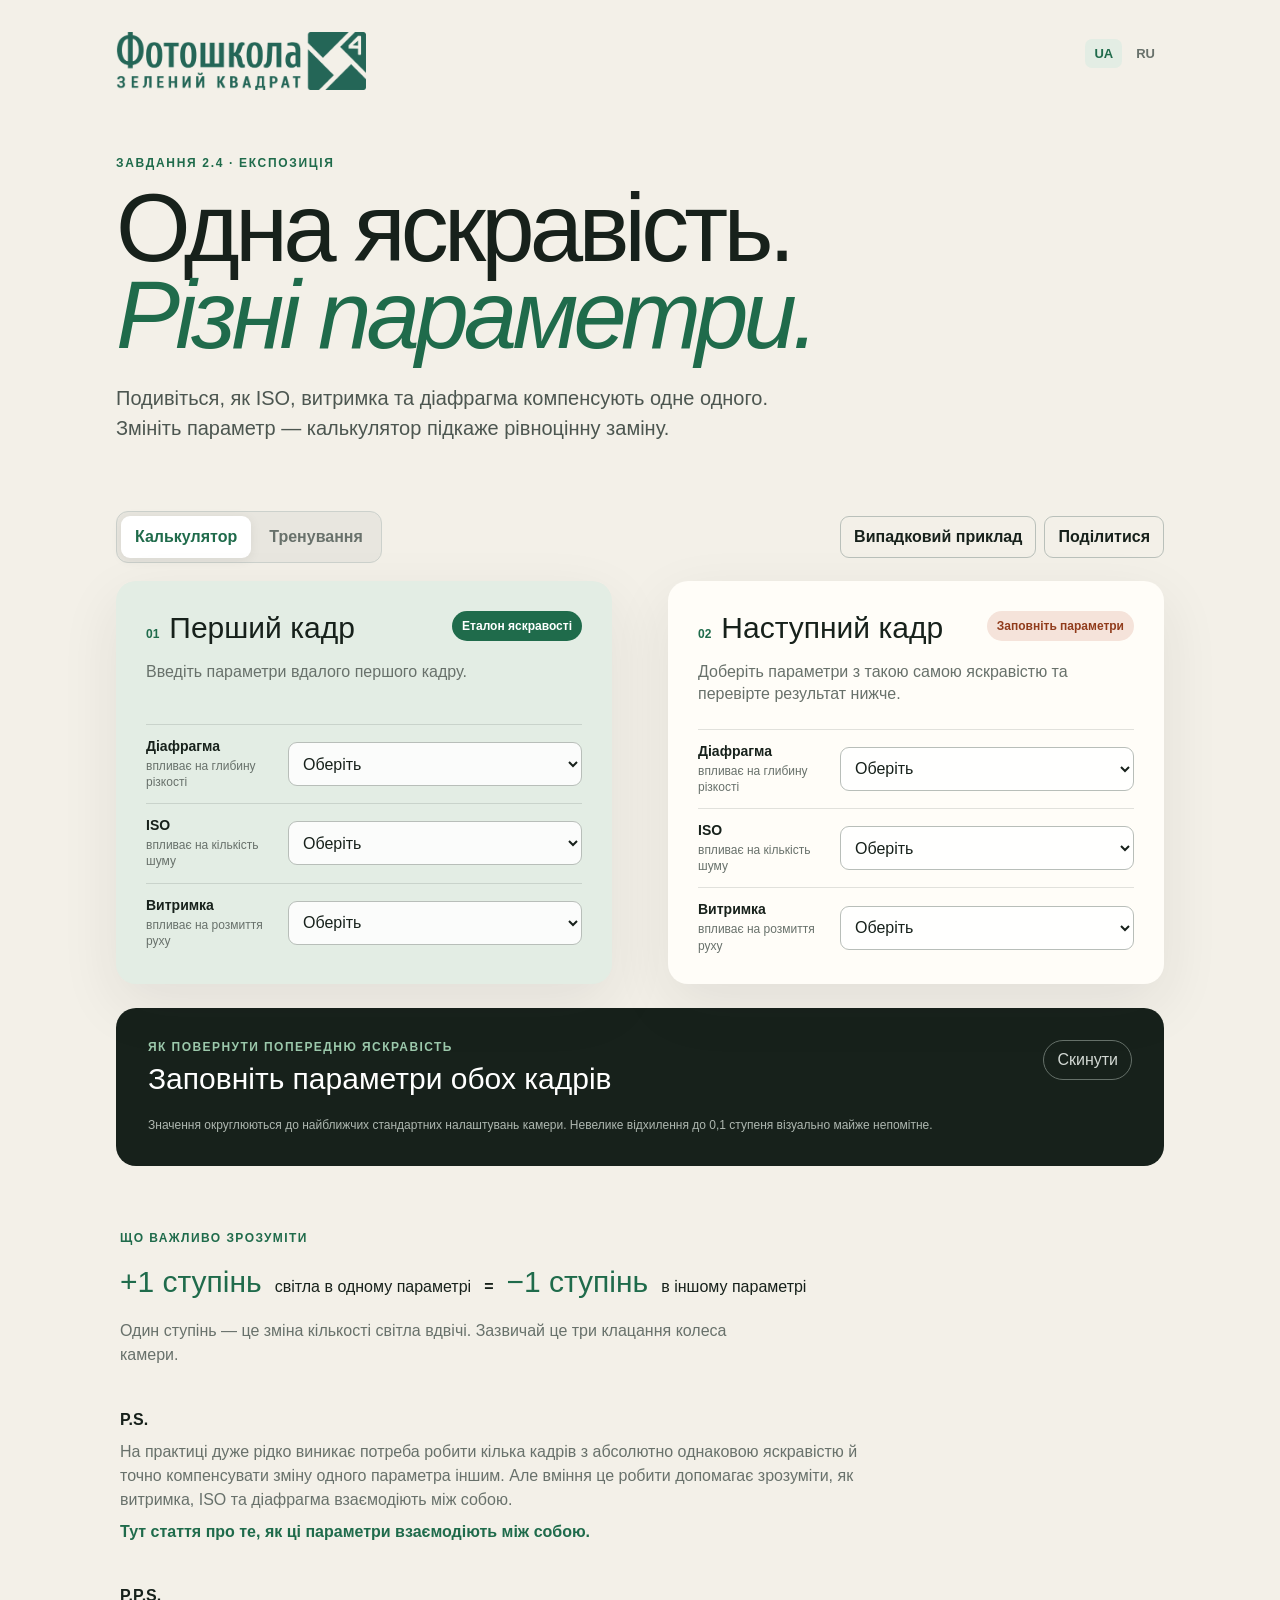
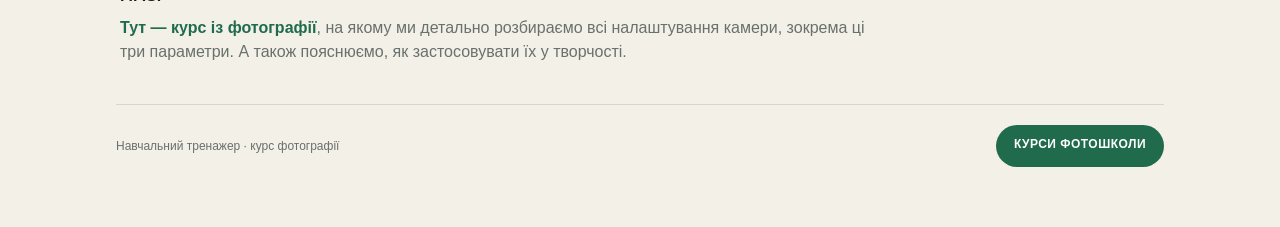
==== commit 17d61032: "correction of typos 2" ====
--- a/uk/index.html
+++ b/uk/index.html
@@ -267,8 +267,8 @@
         <p>
           На практиці дуже рідко виникає потреба робити кілька кадрів з
           абсолютно однаковою яскравістю й точно компенсувати зміну одного
-          параметра іншим. Але вміння це робити допомагає зрозуміти, як ISO, та
-          діафрагма взаємодіють між собою.
+          параметра іншим. Але вміння це робити допомагає зрозуміти, як
+          витримка, ISO та діафрагма взаємодіють між собою.
         </p>
         <p>
           <a
